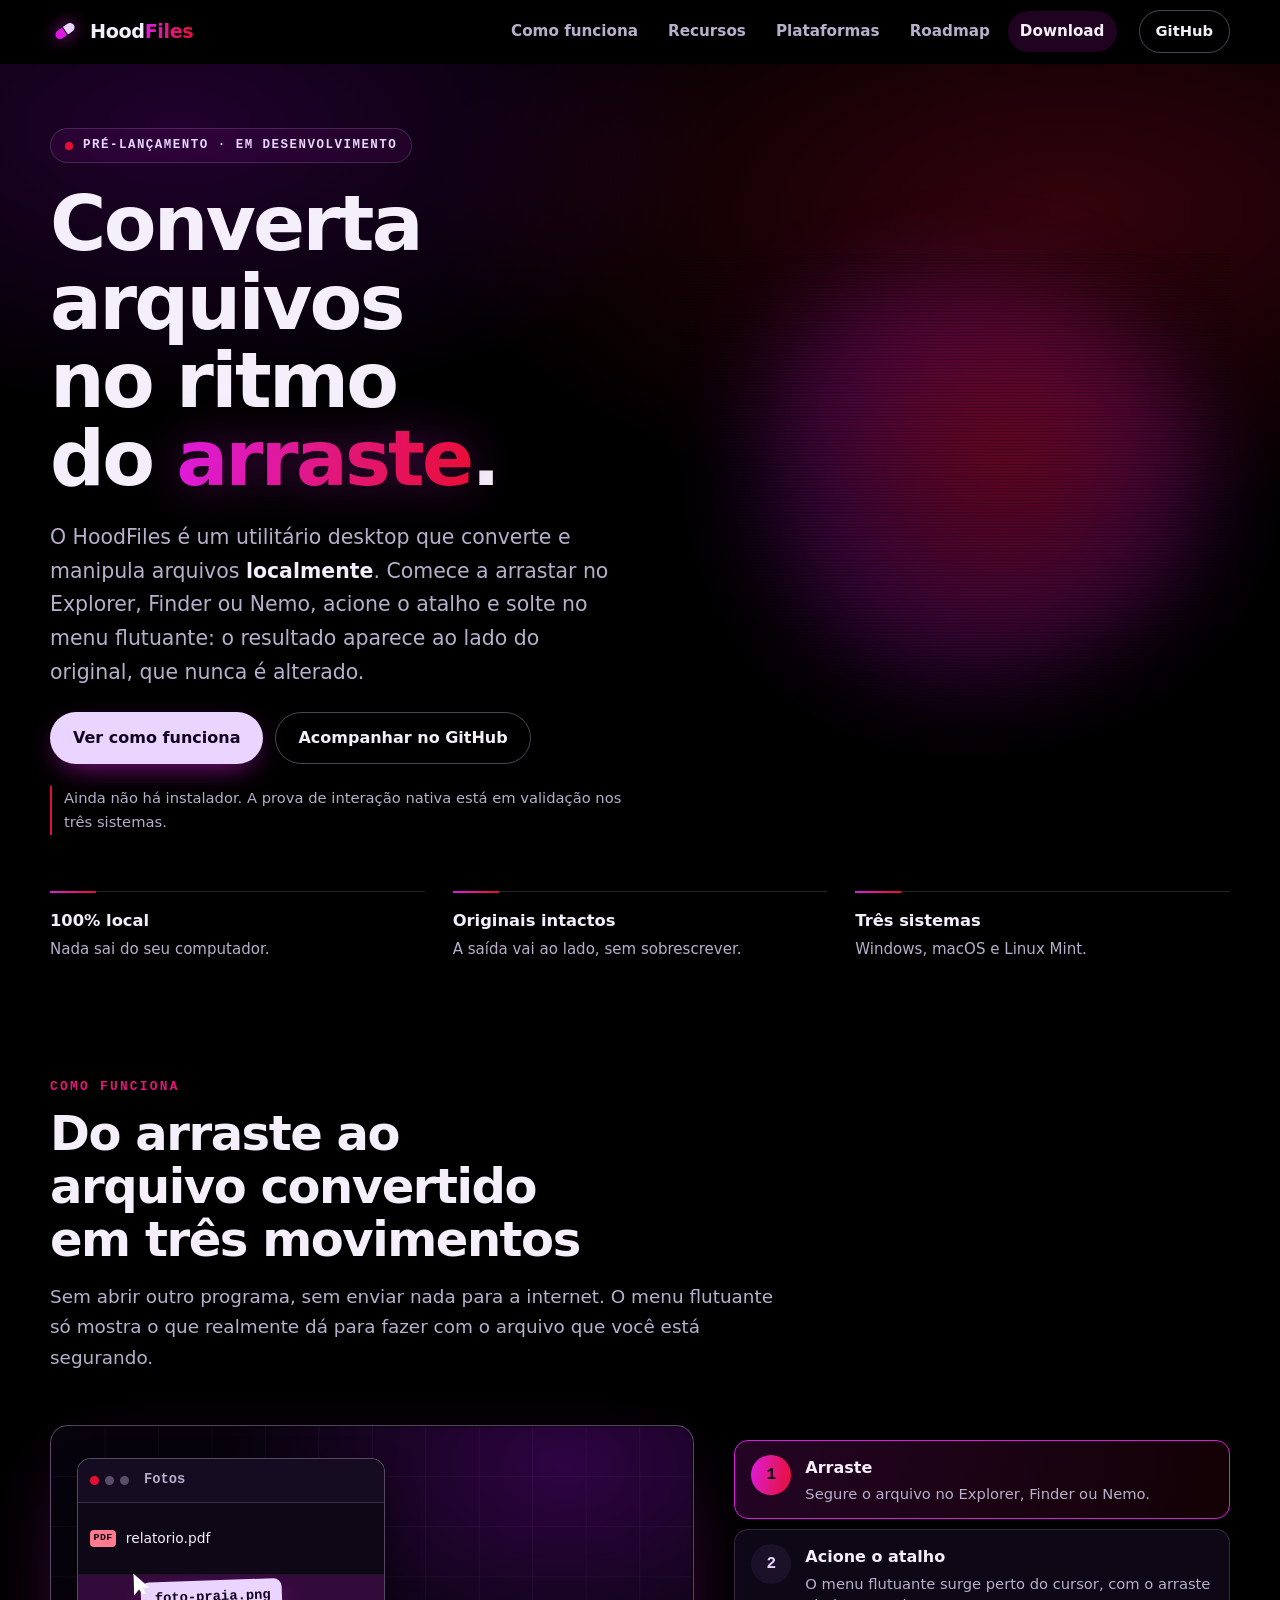
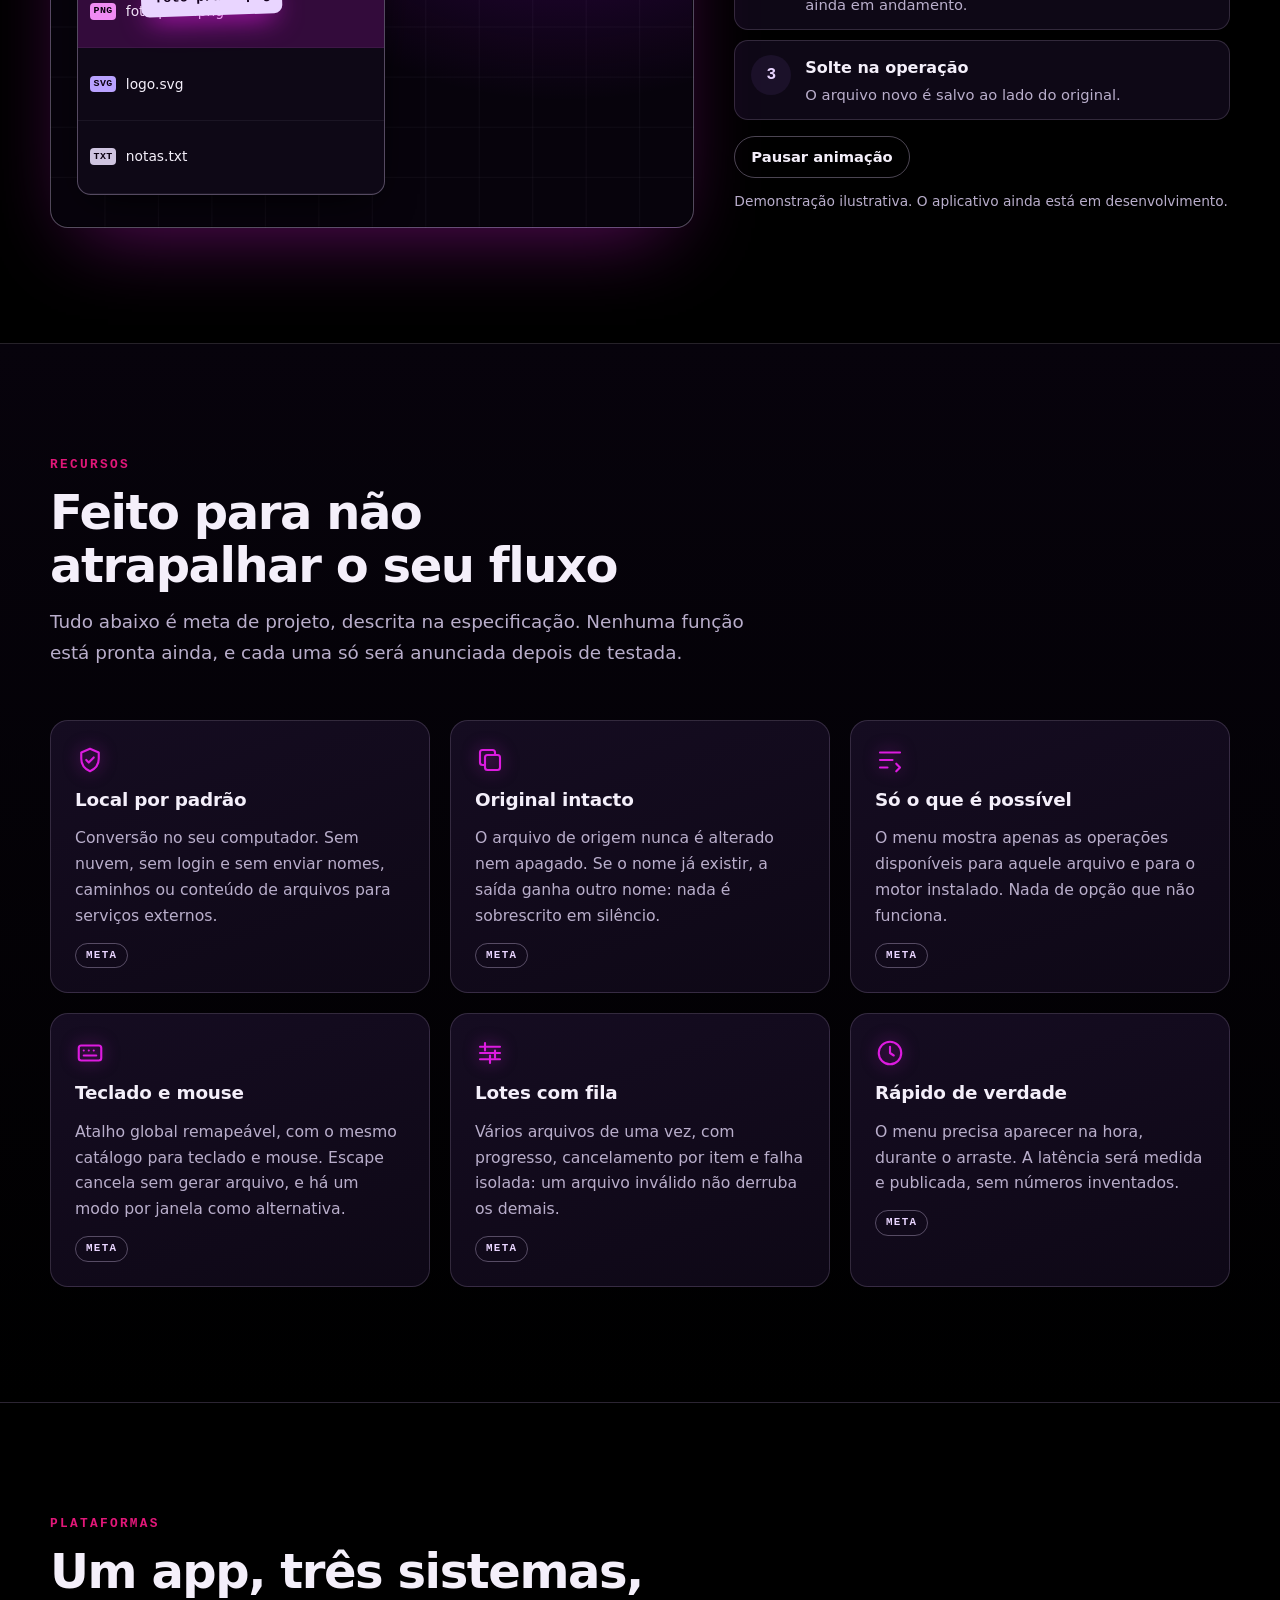
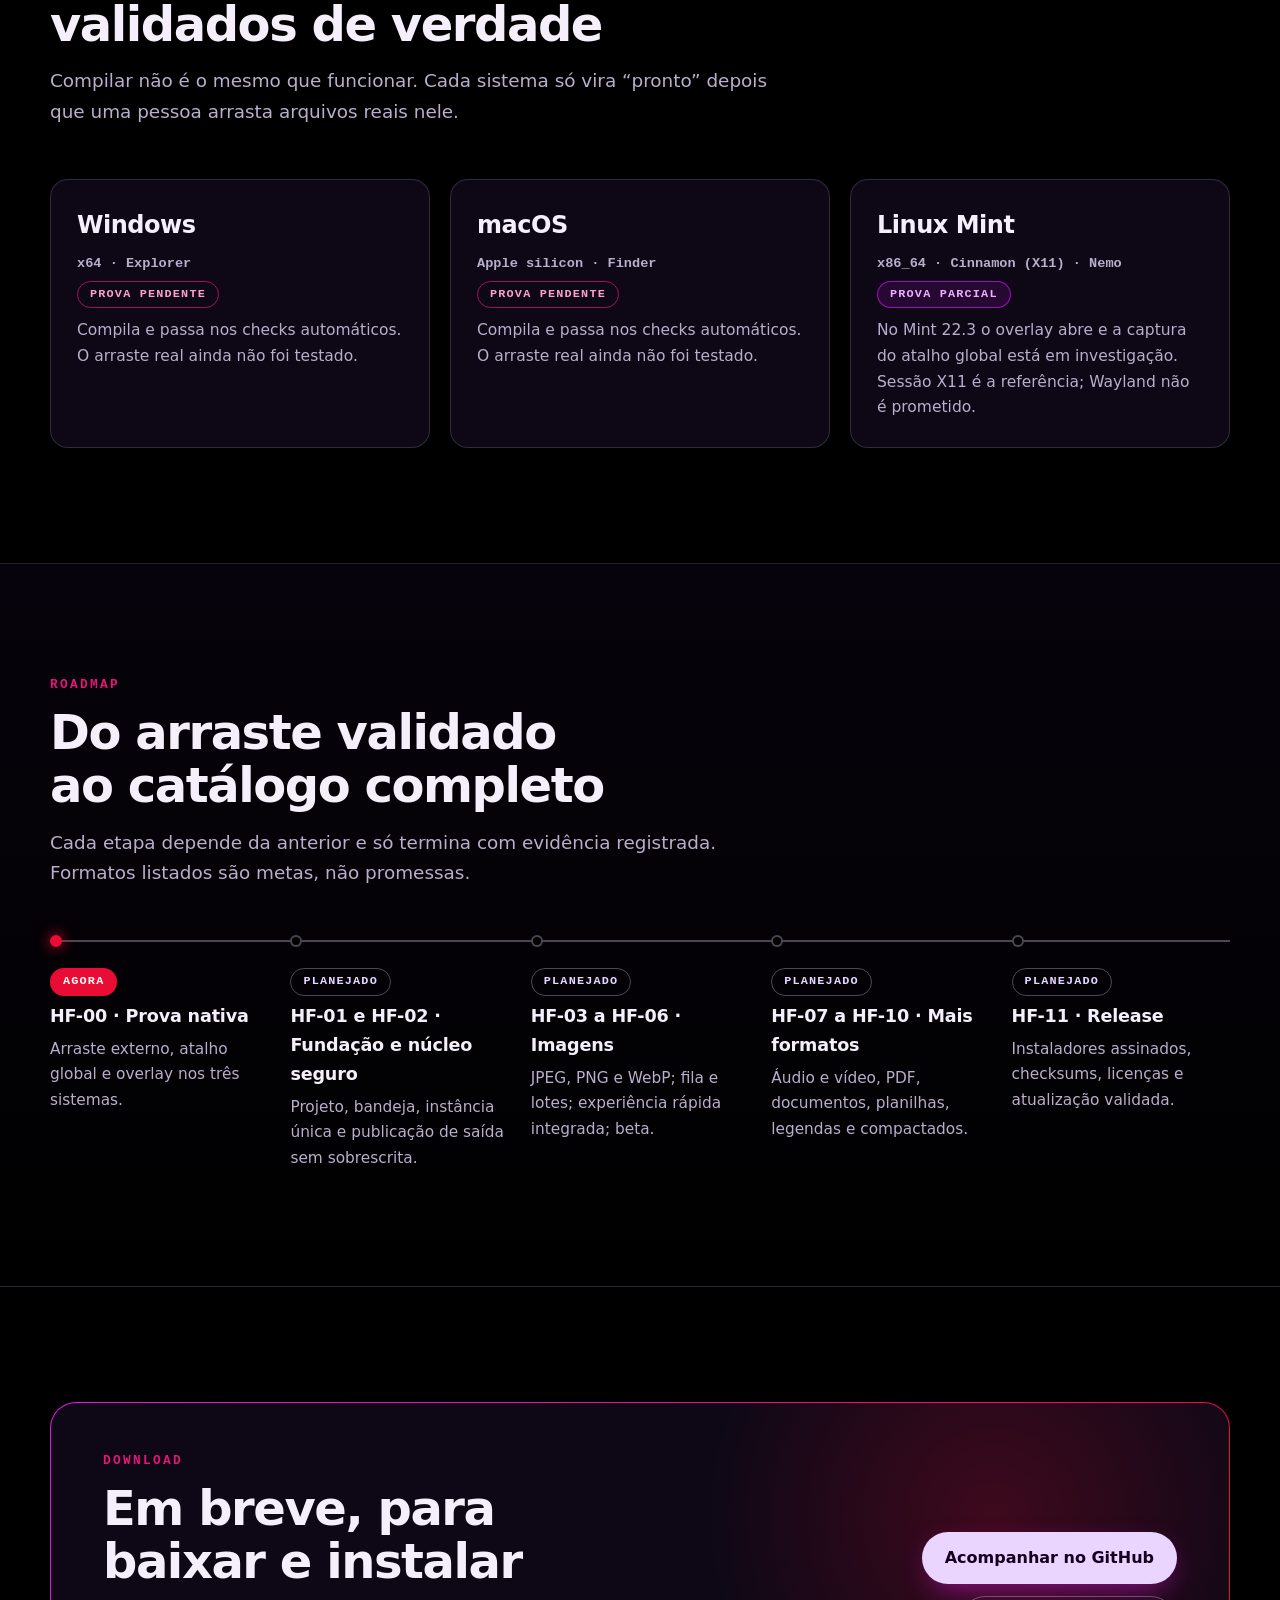
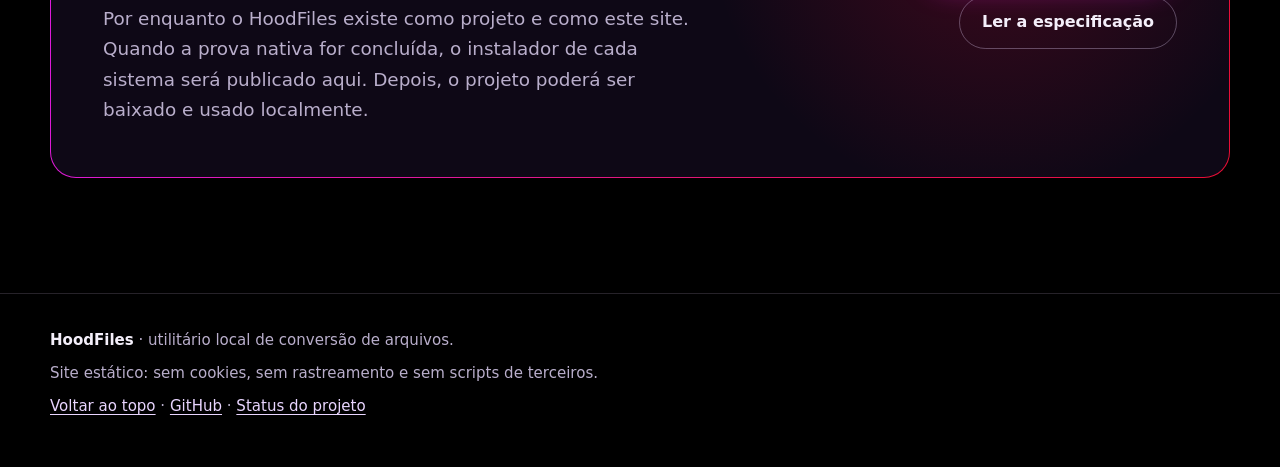
==== site/index.html @ 592dad5d "Remove referências ao agente de IA, adiciona o site (GitHub Pages) e a identidade visual - remove CL" ====
<!doctype html>
<html lang="pt-BR">
<head>
  <meta charset="utf-8">
  <meta name="viewport" content="width=device-width, initial-scale=1">
  <title>HoodFiles — converta arquivos no ritmo do arraste</title>
  <meta name="description" content="HoodFiles é um utilitário desktop que converte e manipula arquivos localmente. Arraste no Explorer, Finder ou Nemo, acione o atalho e solte no menu flutuante. Em desenvolvimento para Windows, macOS e Linux Mint.">
  <meta name="theme-color" content="#000000">
  <meta name="color-scheme" content="dark">

  <meta property="og:type" content="website">
  <meta property="og:locale" content="pt_BR">
  <meta property="og:site_name" content="HoodFiles">
  <meta property="og:title" content="HoodFiles — converta arquivos no ritmo do arraste">
  <meta property="og:description" content="Utilitário desktop local para Windows, macOS e Linux Mint. Arraste, acione o atalho e solte: o original nunca é alterado. Em pré-lançamento.">
  <meta property="og:image" content="https://michel-brotherhood.github.io/hoodfiles/assets/img/og.jpg">
  <meta property="og:image:width" content="1200">
  <meta property="og:image:height" content="630">
  <meta name="twitter:card" content="summary_large_image">

  <link rel="icon" href="assets/img/favicon.svg" type="image/svg+xml">
  <link rel="icon" href="assets/img/favicon-64.png" sizes="64x64" type="image/png">
  <link rel="apple-touch-icon" href="assets/img/apple-touch-icon.png">
  <link rel="manifest" href="site.webmanifest">
  <link rel="preload" as="image" href="assets/img/hero-640.webp" media="(max-width: 899px)" type="image/webp">
  <link rel="preload" as="image" href="assets/img/hero-1115.webp" media="(min-width: 900px)" type="image/webp">
  <script>document.documentElement.classList.add("js")</script>
  <link rel="stylesheet" href="assets/css/styles.css">
</head>
<body>
  <a class="skip-link" href="#conteudo">Pular para o conteúdo</a>

  <header class="site-header" id="topo">
    <div class="wrap site-header__inner">
      <a class="brand" href="#topo" aria-label="HoodFiles — início">
        <svg class="brand__icon" viewBox="0 0 64 64" width="30" height="30" aria-hidden="true" focusable="false">
          <g transform="rotate(-35 32 32)">
            <rect x="8" y="21" width="48" height="22" rx="11" fill="#e9d5ff"/>
            <path d="M19 21h13v22H19a11 11 0 0 1 0-22z" fill="#dd1be0"/>
            <rect x="8" y="21" width="48" height="22" rx="11" fill="none" stroke="#14001e" stroke-width="2.4"/>
            <line x1="32" y1="21" x2="32" y2="43" stroke="#14001e" stroke-width="2.4"/>
          </g>
        </svg>
        <span class="brand__name">Hood<span>Files</span></span>
      </a>

      <button class="nav-toggle" type="button" aria-expanded="false" aria-controls="menu" data-nav-toggle>
        <span class="sr-only">Abrir menu</span>
        <span class="nav-toggle__bars" aria-hidden="true"></span>
      </button>

      <nav class="nav" id="menu" aria-label="Principal" data-nav>
        <ul class="nav__list">
          <li><a href="#como-funciona">Como funciona</a></li>
          <li><a href="#recursos">Recursos</a></li>
          <li><a href="#plataformas">Plataformas</a></li>
          <li><a href="#roadmap">Roadmap</a></li>
          <li><a href="#download">Download</a></li>
        </ul>
        <a class="btn btn--small btn--ghost nav__cta" href="https://github.com/michel-brotherhood/hoodfiles" rel="noopener">GitHub</a>
      </nav>
    </div>
  </header>

  <main id="conteudo">
    <!-- HERO -->
    <section class="hero" aria-labelledby="hero-titulo">
      <div class="wrap hero__grid">
        <div class="hero__copy">
          <p class="eyebrow"><span class="pulse" aria-hidden="true"></span>Pré-lançamento · em desenvolvimento</p>
          <h1 id="hero-titulo">Converta arquivos no ritmo do <span class="grad">arraste</span>.</h1>
          <p class="lead">O HoodFiles é um utilitário desktop que converte e manipula arquivos <strong>localmente</strong>. Comece a arrastar no Explorer, Finder ou Nemo, acione o atalho e solte no menu flutuante: o resultado aparece ao lado do original, que nunca é alterado.</p>
          <div class="cta">
            <a class="btn btn--primary" href="#como-funciona">Ver como funciona</a>
            <a class="btn btn--ghost" href="https://github.com/michel-brotherhood/hoodfiles" rel="noopener">Acompanhar no GitHub</a>
          </div>
          <p class="hero__note">Ainda não há instalador. A prova de interação nativa está em validação nos três sistemas.</p>
        </div>

        <figure class="hero__art">
          <picture>
            <source media="(min-width: 900px)" srcset="assets/img/hero-1115.webp" type="image/webp">
            <img src="assets/img/hero-640.webp" width="640" height="531" fetchpriority="high" decoding="async"
                 alt="Ilustração neon: um personagem de jaqueta, visto de costas, com uma cápsula bordada nas costas, diante de uma cidade roxa e de uma lua vermelha enorme.">
          </picture>
        </figure>
      </div>

      <ul class="wrap trust" aria-label="Princípios">
        <li><strong>100% local</strong><span>Nada sai do seu computador.</span></li>
        <li><strong>Originais intactos</strong><span>A saída vai ao lado, sem sobrescrever.</span></li>
        <li><strong>Três sistemas</strong><span>Windows, macOS e Linux Mint.</span></li>
      </ul>
    </section>

    <!-- COMO FUNCIONA -->
    <section class="section" id="como-funciona" aria-labelledby="como-titulo">
      <div class="wrap">
        <header class="section__head">
          <p class="kicker">Como funciona</p>
          <h2 id="como-titulo">Do arraste ao arquivo convertido em três movimentos</h2>
          <p class="section__lead">Sem abrir outro programa, sem enviar nada para a internet. O menu flutuante só mostra o que realmente dá para fazer com o arquivo que você está segurando.</p>
        </header>

        <div class="demo" data-demo data-step="0">
          <div class="demo__stage" aria-hidden="true">
            <div class="fm">
              <div class="fm__bar"><i></i><i></i><i></i><span>Fotos</span></div>
              <ul class="fm__list">
                <li><span class="ico ico--pdf">PDF</span>relatorio.pdf</li>
                <li class="is-target"><span class="ico ico--img">PNG</span>foto-praia.png</li>
                <li><span class="ico ico--svg">SVG</span>logo.svg</li>
                <li class="is-new"><span class="ico ico--img">WEBP</span>foto-praia.webp</li>
                <li><span class="ico ico--txt">TXT</span>notas.txt</li>
              </ul>
            </div>

            <div class="keys">Ctrl + Alt + Shift + D</div>

            <div class="overlay">
              <div class="overlay__head">
                <svg viewBox="0 0 64 64" width="16" height="16" aria-hidden="true"><g transform="rotate(-35 32 32)"><rect x="8" y="21" width="48" height="22" rx="11" fill="#e9d5ff"/><path d="M19 21h13v22H19a11 11 0 0 1 0-22z" fill="#dd1be0"/></g></svg>
                HoodFiles
              </div>
              <ul>
                <li class="is-pick">PNG → WebP</li>
                <li>Redimensionar</li>
                <li>Comprimir</li>
              </ul>
            </div>

            <div class="ghost"><span class="ghost__cur"></span>foto-praia.png</div>
            <div class="toast"><b>✓</b> foto-praia.webp salvo ao lado do original</div>
          </div>

          <div class="demo__side">
            <ol class="demo__steps">
              <li><button type="button" data-go="0" aria-current="step"><b>1</b><span>Arraste<small>Segure o arquivo no Explorer, Finder ou Nemo.</small></span></button></li>
              <li><button type="button" data-go="1"><b>2</b><span>Acione o atalho<small>O menu flutuante surge perto do cursor, com o arraste ainda em andamento.</small></span></button></li>
              <li><button type="button" data-go="2"><b>3</b><span>Solte na operação<small>O arquivo novo é salvo ao lado do original.</small></span></button></li>
            </ol>
            <div class="demo__controls">
              <button class="btn btn--small btn--ghost" type="button" data-toggle>Pausar animação</button>
              <p class="demo__caption">Demonstração ilustrativa. O aplicativo ainda está em desenvolvimento.</p>
            </div>
          </div>
          <p class="sr-only" aria-live="polite" data-live></p>
        </div>
      </div>
    </section>

    <!-- RECURSOS -->
    <section class="section section--alt" id="recursos" aria-labelledby="rec-titulo">
      <div class="wrap">
        <header class="section__head">
          <p class="kicker">Recursos</p>
          <h2 id="rec-titulo">Feito para não atrapalhar o seu fluxo</h2>
          <p class="section__lead">Tudo abaixo é meta de projeto, descrita na especificação. Nenhuma função está pronta ainda, e cada uma só será anunciada depois de testada.</p>
        </header>

        <ul class="cards">
          <li class="card">
            <svg viewBox="0 0 24 24" aria-hidden="true"><path d="M12 3l7 3v5c0 4.5-3 8.2-7 10-4-1.8-7-5.5-7-10V6l7-3z"/><path d="M9 12l2 2 4-4"/></svg>
            <h3>Local por padrão</h3>
            <p>Conversão no seu computador. Sem nuvem, sem login e sem enviar nomes, caminhos ou conteúdo de arquivos para serviços externos.</p>
            <span class="tag">Meta</span>
          </li>
          <li class="card">
            <svg viewBox="0 0 24 24" aria-hidden="true"><rect x="8" y="8" width="12" height="12" rx="2"/><path d="M16 8V6a2 2 0 0 0-2-2H6a2 2 0 0 0-2 2v8a2 2 0 0 0 2 2h2"/></svg>
            <h3>Original intacto</h3>
            <p>O arquivo de origem nunca é alterado nem apagado. Se o nome já existir, a saída ganha outro nome: nada é sobrescrito em silêncio.</p>
            <span class="tag">Meta</span>
          </li>
          <li class="card">
            <svg viewBox="0 0 24 24" aria-hidden="true"><path d="M4 6h16M4 12h10M4 18h6"/><path d="M17 15l3 3-3 3"/></svg>
            <h3>Só o que é possível</h3>
            <p>O menu mostra apenas as operações disponíveis para aquele arquivo e para o motor instalado. Nada de opção que não funciona.</p>
            <span class="tag">Meta</span>
          </li>
          <li class="card">
            <svg viewBox="0 0 24 24" aria-hidden="true"><rect x="3" y="6" width="18" height="12" rx="2"/><path d="M7 10h.01M11 10h.01M15 10h.01M7 14h10"/></svg>
            <h3>Teclado e mouse</h3>
            <p>Atalho global remapeável, com o mesmo catálogo para teclado e mouse. Escape cancela sem gerar arquivo, e há um modo por janela como alternativa.</p>
            <span class="tag">Meta</span>
          </li>
          <li class="card">
            <svg viewBox="0 0 24 24" aria-hidden="true"><path d="M4 7h16M4 12h16M4 17h16"/><path d="M8 4v6M16 10v6M12 14v6"/></svg>
            <h3>Lotes com fila</h3>
            <p>Vários arquivos de uma vez, com progresso, cancelamento por item e falha isolada: um arquivo inválido não derruba os demais.</p>
            <span class="tag">Meta</span>
          </li>
          <li class="card">
            <svg viewBox="0 0 24 24" aria-hidden="true"><circle cx="12" cy="12" r="9"/><path d="M12 7v5l3 2"/></svg>
            <h3>Rápido de verdade</h3>
            <p>O menu precisa aparecer na hora, durante o arraste. A latência será medida e publicada, sem números inventados.</p>
            <span class="tag">Meta</span>
          </li>
        </ul>
      </div>
    </section>

    <!-- PLATAFORMAS -->
    <section class="section" id="plataformas" aria-labelledby="plat-titulo">
      <div class="wrap">
        <header class="section__head">
          <p class="kicker">Plataformas</p>
          <h2 id="plat-titulo">Um app, três sistemas, validados de verdade</h2>
          <p class="section__lead">Compilar não é o mesmo que funcionar. Cada sistema só vira “pronto” depois que uma pessoa arrasta arquivos reais nele.</p>
        </header>

        <ul class="platforms">
          <li class="plat">
            <h3>Windows</h3>
            <p class="plat__scope">x64 · Explorer</p>
            <span class="status status--wait">Prova pendente</span>
            <p>Compila e passa nos checks automáticos. O arraste real ainda não foi testado.</p>
          </li>
          <li class="plat">
            <h3>macOS</h3>
            <p class="plat__scope">Apple silicon · Finder</p>
            <span class="status status--wait">Prova pendente</span>
            <p>Compila e passa nos checks automáticos. O arraste real ainda não foi testado.</p>
          </li>
          <li class="plat">
            <h3>Linux Mint</h3>
            <p class="plat__scope">x86_64 · Cinnamon (X11) · Nemo</p>
            <span class="status status--part">Prova parcial</span>
            <p>No Mint 22.3 o overlay abre e a captura do atalho global está em investigação. Sessão X11 é a referência; Wayland não é prometido.</p>
          </li>
        </ul>
      </div>
    </section>

    <!-- ROADMAP -->
    <section class="section section--alt" id="roadmap" aria-labelledby="road-titulo">
      <div class="wrap">
        <header class="section__head">
          <p class="kicker">Roadmap</p>
          <h2 id="road-titulo">Do arraste validado ao catálogo completo</h2>
          <p class="section__lead">Cada etapa depende da anterior e só termina com evidência registrada. Formatos listados são metas, não promessas.</p>
        </header>

        <ol class="timeline">
          <li class="is-now">
            <span class="status status--now">Agora</span>
            <h3>HF-00 · Prova nativa</h3>
            <p>Arraste externo, atalho global e overlay nos três sistemas.</p>
          </li>
          <li>
            <span class="status">Planejado</span>
            <h3>HF-01 e HF-02 · Fundação e núcleo seguro</h3>
            <p>Projeto, bandeja, instância única e publicação de saída sem sobrescrita.</p>
          </li>
          <li>
            <span class="status">Planejado</span>
            <h3>HF-03 a HF-06 · Imagens</h3>
            <p>JPEG, PNG e WebP; fila e lotes; experiência rápida integrada; beta.</p>
          </li>
          <li>
            <span class="status">Planejado</span>
            <h3>HF-07 a HF-10 · Mais formatos</h3>
            <p>Áudio e vídeo, PDF, documentos, planilhas, legendas e compactados.</p>
          </li>
          <li>
            <span class="status">Planejado</span>
            <h3>HF-11 · Release</h3>
            <p>Instaladores assinados, checksums, licenças e atualização validada.</p>
          </li>
        </ol>
      </div>
    </section>

    <!-- DOWNLOAD -->
    <section class="section" id="download" aria-labelledby="dl-titulo">
      <div class="wrap">
        <div class="download">
          <div>
            <p class="kicker">Download</p>
            <h2 id="dl-titulo">Em breve, para baixar e instalar</h2>
            <p class="section__lead">Por enquanto o HoodFiles existe como projeto e como este site. Quando a prova nativa for concluída, o instalador de cada sistema será publicado aqui. Depois, o projeto poderá ser baixado e usado localmente.</p>
          </div>
          <div class="download__actions">
            <a class="btn btn--primary" href="https://github.com/michel-brotherhood/hoodfiles" rel="noopener">Acompanhar no GitHub</a>
            <a class="btn btn--ghost" href="https://github.com/michel-brotherhood/hoodfiles/blob/main/docs/spec.md" rel="noopener">Ler a especificação</a>
          </div>
        </div>
      </div>
    </section>
  </main>

  <footer class="site-footer">
    <div class="wrap site-footer__inner">
      <p class="site-footer__brand"><strong>HoodFiles</strong> · utilitário local de conversão de arquivos.</p>
      <p class="site-footer__small">Site estático: sem cookies, sem rastreamento e sem scripts de terceiros.</p>
      <p class="site-footer__links"><a href="#topo">Voltar ao topo</a> · <a href="https://github.com/michel-brotherhood/hoodfiles" rel="noopener">GitHub</a> · <a href="https://github.com/michel-brotherhood/hoodfiles/blob/main/docs/status.md" rel="noopener">Status do projeto</a></p>
    </div>
  </footer>

  <script src="assets/js/app.js" defer></script>
</body>
</html>
---- site/assets/css/styles.css ----
/* HoodFiles — site de pré-lançamento. Paleta extraída da arte de identidade:
   violeta #9506d0/#c00fe3, magenta #dd1be0/#e21779, vermelho #e90d35, sobre preto #000. */

:root {
  color-scheme: dark;
  --bg: #000;
  --bg-alt: #07030c;
  --surface: #0e0816;
  --surface-2: #150c21;
  --line: rgba(233, 213, 255, .16);
  --line-strong: rgba(233, 213, 255, .32);
  --text: #f4effa;
  --muted: #b9aecb;
  --violet: #9506d0;
  --purple: #c00fe3;
  --magenta: #dd1be0;
  --pink: #e21779;
  --red: #e90d35;
  --lilac: #e9d5ff;
  --grad: linear-gradient(100deg, #dd1be0 0%, #e21779 55%, #e90d35 100%);
  --radius: 18px;
  --max: 1180px;
  --gutter: clamp(18px, 5vw, 40px);
  --font: system-ui, -apple-system, "Segoe UI", Roboto, "Helvetica Neue", Arial, "Noto Sans", sans-serif;
  --mono: ui-monospace, "SF Mono", "Cascadia Code", Menlo, Consolas, "Liberation Mono", monospace;
  --header-h: 64px;
}

*, *::before, *::after { box-sizing: border-box; }
html { scroll-behavior: smooth; scroll-padding-top: calc(var(--header-h) + 12px); -webkit-text-size-adjust: 100%; }
body {
  margin: 0; background: var(--bg); color: var(--text);
  font: 400 1rem/1.65 var(--font); text-rendering: optimizeLegibility;
  -webkit-font-smoothing: antialiased; overflow-x: hidden;
}
img, svg { max-width: 100%; display: block; }
a { color: inherit; }
ul, ol { margin: 0; padding: 0; list-style: none; }
h1, h2, h3, p { margin: 0; }
button { font: inherit; color: inherit; }

.wrap { width: min(100% - 2 * var(--gutter), var(--max)); margin-inline: auto; }
.sr-only { position: absolute; width: 1px; height: 1px; margin: -1px; padding: 0; overflow: hidden; clip: rect(0 0 0 0); white-space: nowrap; border: 0; }

:focus-visible { outline: 3px solid var(--lilac); outline-offset: 3px; border-radius: 6px; }
.skip-link {
  position: absolute; left: 12px; top: -64px; z-index: 100; padding: 10px 16px; border-radius: 10px;
  background: var(--lilac); color: #14001e; font-weight: 700; text-decoration: none; transition: top .2s;
}
.skip-link:focus { top: 12px; }

/* ---------- Cabeçalho ---------- */
.site-header {
  position: sticky; top: 0; z-index: 50; height: var(--header-h);
  background: rgba(0, 0, 0, .92); border-bottom: 1px solid transparent; transition: border-color .25s, background .25s;
}
@supports (backdrop-filter: blur(10px)) {
  .site-header { background: rgba(0, 0, 0, .66); -webkit-backdrop-filter: blur(14px) saturate(140%); backdrop-filter: blur(14px) saturate(140%); }
}
.site-header.is-scrolled { border-bottom-color: var(--line); }
.site-header__inner { height: 100%; display: flex; align-items: center; justify-content: space-between; gap: 16px; }

.brand { display: inline-flex; align-items: center; gap: 10px; text-decoration: none; }
.brand__icon { filter: drop-shadow(0 0 8px rgba(221, 27, 224, .55)); }
.brand__name { font-weight: 800; font-size: 1.2rem; letter-spacing: -.02em; }
.brand__name span { background: var(--grad); -webkit-background-clip: text; background-clip: text; color: transparent; }

.nav-toggle {
  display: none; width: 44px; height: 44px; border: 1px solid var(--line); border-radius: 12px;
  background: var(--surface); cursor: pointer; align-items: center; justify-content: center;
}
.nav-toggle__bars, .nav-toggle__bars::before, .nav-toggle__bars::after {
  display: block; width: 18px; height: 2px; background: var(--text); border-radius: 2px; transition: transform .25s, opacity .2s;
}
.nav-toggle__bars { position: relative; }
.nav-toggle__bars::before, .nav-toggle__bars::after { content: ""; position: absolute; left: 0; }
.nav-toggle__bars::before { top: -6px; }
.nav-toggle__bars::after { top: 6px; }
.nav-toggle[aria-expanded="true"] .nav-toggle__bars { background: transparent; }
.nav-toggle[aria-expanded="true"] .nav-toggle__bars::before { transform: translateY(6px) rotate(45deg); }
.nav-toggle[aria-expanded="true"] .nav-toggle__bars::after { transform: translateY(-6px) rotate(-45deg); }

.nav { display: flex; align-items: center; gap: 22px; }
.nav__list { display: flex; gap: 6px; }
.nav__list a {
  display: block; padding: 8px 12px; border-radius: 999px; text-decoration: none; color: var(--muted);
  font-size: .95rem; font-weight: 600; transition: color .2s, background .2s;
}
.nav__list a:hover, .nav__list a.is-active { color: var(--text); background: rgba(221, 27, 224, .14); }

@media (max-width: 860px) {
  .nav-toggle { display: inline-flex; }
  .js .nav {
    position: absolute; left: 0; right: 0; top: var(--header-h); flex-direction: column; align-items: stretch; gap: 14px;
    padding: 14px var(--gutter) 22px; background: rgba(0, 0, 0, .97); border-bottom: 1px solid var(--line);
    visibility: hidden; opacity: 0; transform: translateY(-8px); transition: opacity .2s, transform .2s, visibility .2s;
  }
  .js .nav.is-open { visibility: visible; opacity: 1; transform: none; }
  .nav__list { flex-direction: column; gap: 2px; }
  .nav__list a { padding: 14px 12px; font-size: 1.05rem; }
  .nav__cta { align-self: flex-start; }
  html:not(.js) .nav { flex-wrap: wrap; }
  html:not(.js) .site-header { position: static; height: auto; padding-block: 10px; }
  html:not(.js) .site-header__inner { flex-wrap: wrap; height: auto; }
}

/* ---------- Botões e chips ---------- */
.btn {
  display: inline-flex; align-items: center; justify-content: center; gap: 8px; min-height: 48px; padding: 12px 22px;
  border-radius: 999px; border: 1.5px solid transparent; font-weight: 700; font-size: 1rem; text-decoration: none; cursor: pointer;
  transition: transform .15s, box-shadow .25s, background .2s, color .2s, border-color .2s;
}
.btn--small { min-height: 40px; padding: 8px 16px; font-size: .92rem; }
.btn--primary { background: var(--lilac); color: #14001e; box-shadow: 0 0 0 0 rgba(221, 27, 224, .5), 0 10px 30px -10px rgba(221, 27, 224, .7); }
.btn--primary:hover { background: var(--magenta); color: #0b0010; box-shadow: 0 0 0 4px rgba(221, 27, 224, .25), 0 14px 36px -10px rgba(221, 27, 224, .9); transform: translateY(-2px); }
.btn--ghost { background: transparent; color: var(--text); border-color: var(--line-strong); }
.btn--ghost:hover { border-color: var(--magenta); background: rgba(221, 27, 224, .12); transform: translateY(-2px); }
.btn:active { transform: translateY(0); }

.eyebrow {
  display: inline-flex; align-items: center; gap: 10px; padding: 8px 14px; border: 1px solid var(--line); border-radius: 18px;
  background: rgba(221, 27, 224, .08); font: 600 .78rem/1.4 var(--mono); letter-spacing: .12em; text-transform: uppercase; color: var(--lilac);
}
.pulse { width: 8px; height: 8px; border-radius: 50%; background: var(--red); box-shadow: 0 0 0 0 rgba(233, 13, 53, .7); animation: pulse 2s infinite; }
@keyframes pulse { 70% { box-shadow: 0 0 0 9px rgba(233, 13, 53, 0); } 100% { box-shadow: 0 0 0 0 rgba(233, 13, 53, 0); } }

.kicker { font: 700 .8rem/1 var(--mono); letter-spacing: .18em; text-transform: uppercase; color: var(--pink); margin-bottom: 14px; }
.grad { background: var(--grad); -webkit-background-clip: text; background-clip: text; color: transparent; text-shadow: none; filter: drop-shadow(0 0 22px rgba(221, 27, 224, .35)); }

/* ---------- Hero ---------- */
.hero { position: relative; padding-top: clamp(28px, 6vw, 64px); overflow: clip; }
.hero::before {
  content: ""; position: absolute; inset: -20% -10% auto -10%; height: 90%; pointer-events: none;
  background: radial-gradient(60% 55% at 78% 40%, rgba(233, 13, 53, .22), transparent 70%), radial-gradient(50% 50% at 20% 30%, rgba(149, 6, 208, .22), transparent 70%);
}
.hero__grid { position: relative; display: grid; gap: clamp(20px, 5vw, 48px); align-items: center; }
.hero__copy { display: grid; gap: 22px; justify-items: start; animation: rise .8s backwards; }
.hero h1 { font-size: clamp(2.35rem, 7.2vw + .2rem, 4.8rem); line-height: 1.02; letter-spacing: -.035em; font-weight: 850; text-wrap: balance; }
.lead { font-size: clamp(1.05rem, 1.4vw + .75rem, 1.28rem); color: var(--muted); max-width: 58ch; }
.lead strong { color: var(--text); }
.cta { display: flex; flex-wrap: wrap; gap: 12px; }
.hero__note { font-size: .92rem; color: var(--muted); border-left: 2px solid var(--red); padding-left: 12px; }

.hero__art { position: relative; margin: 0; display: grid; place-items: center; }
.hero__art::before {
  content: ""; position: absolute; inset: 6% 4%; border-radius: 50%; filter: blur(46px); opacity: .6;
  background: radial-gradient(circle at 60% 45%, rgba(233, 13, 53, .7), rgba(192, 15, 227, .45) 55%, transparent 72%);
}
/* A arte tem fundo #000 puro: com screen o preto some e ela se funde ao brilho, sem retângulo visível.
   A animação fica na própria imagem (no contêiner ela criaria um contexto isolado e quebraria a mistura). */
.hero__art img { position: relative; width: min(100%, 560px); height: auto; mix-blend-mode: screen; animation: rise .9s .1s backwards, float 9s 1s ease-in-out infinite; }
.hero__art::after {
  content: ""; position: absolute; inset: 0; pointer-events: none; opacity: .28; mix-blend-mode: multiply;
  background: repeating-linear-gradient(0deg, rgba(0, 0, 0, .9) 0 1px, transparent 1px 3px);
}
@keyframes float { 50% { transform: translateY(-8px); } }
@keyframes rise { from { opacity: 0; transform: translateY(14px); } to { opacity: 1; transform: none; } }

@media (min-width: 900px) {
  .hero__grid { grid-template-columns: 1.02fr .98fr; }
  .hero__art img { width: min(100%, 600px); }
}

.trust { display: grid; gap: 14px; margin-top: clamp(26px, 5vw, 56px); padding-bottom: 4px; }
.trust li { padding: 16px 0 0; border-top: 1px solid var(--line); display: grid; gap: 2px; position: relative; }
.trust li::before { content: ""; position: absolute; left: 0; top: -1px; width: 46px; height: 2px; background: var(--grad); }
.trust strong { font-size: 1.02rem; }
.trust span { color: var(--muted); font-size: .94rem; }
@media (min-width: 720px) { .trust { grid-template-columns: repeat(3, 1fr); gap: 28px; } }

/* ---------- Seções ---------- */
.section { padding-block: clamp(64px, 9vw, 120px); }
.section--alt { background: linear-gradient(180deg, var(--bg-alt), #000); border-block: 1px solid var(--line); }
.section__head { max-width: 760px; margin-bottom: clamp(28px, 5vw, 52px); }
.section h2 { font-size: clamp(1.75rem, 4.4vw + .4rem, 3rem); line-height: 1.1; letter-spacing: -.03em; font-weight: 800; text-wrap: balance; }
.section__lead { margin-top: 16px; color: var(--muted); font-size: clamp(1rem, .6vw + .9rem, 1.15rem); max-width: 62ch; }

/* ---------- Demonstração ---------- */
.demo { display: grid; gap: 22px; }
@media (min-width: 960px) { .demo { grid-template-columns: 1.3fr 1fr; align-items: center; gap: 40px; } }

.demo__stage {
  position: relative; container-type: inline-size; aspect-ratio: 4 / 3; overflow: hidden; border-radius: var(--radius);
  border: 1px solid var(--line-strong); background:
    linear-gradient(rgba(233, 213, 255, .04) 1px, transparent 1px) 0 0 / 100% 12.5%,
    linear-gradient(90deg, rgba(233, 213, 255, .04) 1px, transparent 1px) 0 0 / 8.33% 100%,
    radial-gradient(80% 90% at 80% 10%, rgba(149, 6, 208, .28), transparent 65%), #07030c;
  box-shadow: 0 30px 80px -30px rgba(221, 27, 224, .45), inset 0 0 0 1px rgba(0, 0, 0, .6);
}
@media (min-width: 560px) { .demo__stage { aspect-ratio: 16 / 10; } }

.demo__stage > * { font-size: clamp(8.5px, 2.15cqi, 15px); }
.fm {
  position: absolute; left: 4%; top: 8%; width: 48%; height: 84%; display: flex; flex-direction: column; overflow: hidden;
  background: var(--surface); border: 1px solid var(--line-strong); border-radius: 1em; box-shadow: 0 1em 3em -1em #000;
}
.fm__bar { flex: 0 0 13%; display: flex; align-items: center; gap: .45em; padding: 0 .9em; border-bottom: 1px solid var(--line); background: var(--surface-2); font-family: var(--mono); font-weight: 600; color: var(--muted); }
.fm__bar i { width: .65em; height: .65em; border-radius: 50%; background: var(--line-strong); }
.fm__bar i:first-child { background: var(--red); }
.fm__bar span { margin-left: .6em; }
.fm__list { flex: 1; display: flex; flex-direction: column; }
.fm__list li { flex: 1 1 0; min-height: 0; display: flex; align-items: center; gap: .7em; padding: 0 .9em; font-size: 1em; color: var(--text); border-bottom: 1px solid rgba(233, 213, 255, .06); transition: background .35s, opacity .45s, transform .45s, flex-grow .55s cubic-bezier(.2, .8, .2, 1); }
.fm__list li.is-new { flex-grow: 0; overflow: hidden; border-bottom-width: 0; opacity: 0; transform: translateX(-.6em); }
.ico { flex: none; min-width: 2.6em; padding: .15em .35em; border-radius: .4em; text-align: center; font: 800 .72em/1.4 var(--mono); letter-spacing: .04em; color: #0b0010; background: var(--lilac); }
.ico--pdf { background: #ff7a8e; } .ico--img { background: #f08bf3; } .ico--svg { background: #b9a2ff; } .ico--txt { background: #cfc4e0; }

.keys, .overlay, .ghost, .toast { position: absolute; transition: opacity .45s, transform .55s cubic-bezier(.2, .8, .2, 1), left .7s cubic-bezier(.2, .8, .2, 1), top .7s cubic-bezier(.2, .8, .2, 1); }

.keys {
  right: 4%; bottom: 6%; padding: .55em .9em; border-radius: .7em; border: 1px solid var(--line-strong); background: var(--surface-2);
  font-family: var(--mono); font-weight: 700; color: var(--lilac); opacity: 0; transform: translateY(.6em); box-shadow: 0 0 1.4em rgba(221, 27, 224, .35);
}
.overlay {
  left: 56%; top: 14%; width: 40%; height: 46%; display: flex; flex-direction: column; overflow: hidden; opacity: 0; transform: scale(.94) translateY(.5em);
  background: rgba(14, 8, 22, .96); border: 1.5px solid var(--magenta); border-radius: 1em; box-shadow: 0 0 2.2em rgba(221, 27, 224, .55), 0 1em 3em -1em #000;
}
.overlay__head { flex: 0 0 22%; display: flex; align-items: center; gap: .55em; padding: 0 .9em; font-weight: 800; border-bottom: 1px solid var(--line); }
.overlay ul { flex: 1; display: flex; flex-direction: column; padding: .3em; }
.overlay li { flex: 1; display: flex; align-items: center; padding: 0 .7em; border-radius: .55em; font-weight: 600; color: var(--muted); transition: background .3s, color .3s; }
.overlay li.is-pick { color: var(--text); }
.ghost {
  left: 14%; top: 43%; padding: .45em .8em .45em 1em; border-radius: .6em; background: var(--lilac); color: #14001e; font-family: var(--mono); font-weight: 700;
  white-space: nowrap; opacity: 0; transform: translateY(-50%) rotate(-2deg); box-shadow: 0 .8em 2em -.6em rgba(221, 27, 224, .9);
}
.ghost__cur { position: absolute; left: -.5em; top: -.7em; width: 1.3em; height: 1.6em; background: #fff; clip-path: polygon(0 0, 0 100%, 30% 74%, 52% 100%, 68% 91%, 47% 66%, 86% 66%); filter: drop-shadow(0 0 2px #000); }
.toast {
  right: 4%; bottom: 6%; max-width: 62%; padding: .7em 1em; border-radius: .8em; background: #0f2a1d; border: 1px solid #2dd68c; color: #d4ffe9; font-weight: 600; font-size: 1em;
  opacity: 0; transform: translateY(.8em);
}
.toast b { color: #2dd68c; margin-right: .3em; }

/* estados da demonstração */
.demo[data-step="0"] .is-target, .demo[data-step="1"] .is-target, .demo[data-step="2"] .is-target { background: rgba(221, 27, 224, .18); }
.demo[data-step="0"] .ghost { opacity: 1; }
.demo[data-step="1"] .ghost { opacity: 1; left: 33%; top: 58%; transform: translateY(-50%) rotate(-3deg); }
.demo[data-step="1"] .overlay { opacity: 1; transform: none; }
.demo[data-step="1"] .keys { opacity: 1; transform: none; }
.demo[data-step="2"] .overlay { opacity: 1; transform: none; }
.demo[data-step="2"] .overlay li.is-pick { background: rgba(221, 27, 224, .28); color: #fff; }
.demo[data-step="2"] .ghost { opacity: 1; left: 71%; top: 33%; transform: translateY(-50%) scale(.92); }
.demo[data-step="3"] .toast { opacity: 1; transform: none; }
.demo[data-step="3"] .fm__list li.is-new { flex-grow: 1; opacity: 1; transform: none; background: rgba(45, 214, 140, .14); border-bottom-width: 1px; }

@container (max-width: 480px) {
  .fm { width: 44%; }
  .overlay { left: 50%; width: 47%; }
  .demo[data-step="1"] .ghost { left: 24%; top: 70%; }
  .demo[data-step="2"] .ghost { left: 66%; top: 33%; }
}

.demo__steps { display: grid; gap: 10px; counter-reset: none; }
.demo__steps button {
  width: 100%; display: grid; grid-template-columns: 40px 1fr; gap: 14px; align-items: start; text-align: left; cursor: pointer;
  padding: 14px 16px; border-radius: 14px; border: 1px solid var(--line); background: var(--surface); transition: border-color .25s, background .25s, transform .2s;
}
.demo__steps button:hover { border-color: var(--line-strong); transform: translateX(3px); }
.demo__steps button[aria-current="step"] { border-color: var(--magenta); background: linear-gradient(100deg, rgba(221, 27, 224, .16), rgba(233, 13, 53, .08)); }
.demo__steps b { display: grid; place-items: center; width: 40px; height: 40px; border-radius: 50%; background: #1b1129; color: var(--lilac); font: 800 1rem var(--mono); }
.demo__steps button[aria-current="step"] b { background: var(--grad); color: #0b0010; }
.demo__steps span { font-weight: 700; display: grid; gap: 2px; }
.demo__steps small { font-weight: 400; font-size: .92rem; color: var(--muted); line-height: 1.45; }
.demo__controls { margin-top: 16px; display: flex; flex-wrap: wrap; align-items: center; gap: 12px 16px; }
.demo__caption { font-size: .86rem; color: var(--muted); }

/* ---------- Cards ---------- */
.cards { display: grid; gap: 16px; }
@media (min-width: 640px) { .cards { grid-template-columns: repeat(2, 1fr); } }
@media (min-width: 980px) { .cards { grid-template-columns: repeat(3, 1fr); gap: 20px; } }
.card {
  position: relative; display: grid; align-content: start; gap: 10px; padding: 24px; border-radius: var(--radius); border: 1px solid var(--line);
  background: linear-gradient(160deg, var(--surface-2), var(--surface)); transition: transform .25s, border-color .25s, box-shadow .25s;
}
.card:hover { transform: translateY(-4px); border-color: rgba(221, 27, 224, .6); box-shadow: 0 20px 50px -24px rgba(221, 27, 224, .7); }
.card svg { width: 30px; height: 30px; fill: none; stroke: var(--magenta); stroke-width: 1.7; stroke-linecap: round; stroke-linejoin: round; filter: drop-shadow(0 0 8px rgba(221, 27, 224, .55)); }
.card h3 { font-size: 1.15rem; letter-spacing: -.01em; }
.card p { color: var(--muted); font-size: .98rem; }
.tag { justify-self: start; margin-top: 4px; padding: 3px 10px; border-radius: 999px; border: 1px solid var(--line-strong); font: 700 .68rem/1.6 var(--mono); letter-spacing: .12em; text-transform: uppercase; color: var(--lilac); }

/* ---------- Plataformas ---------- */
.platforms { display: grid; gap: 16px; }
@media (min-width: 760px) { .platforms { grid-template-columns: repeat(3, 1fr); gap: 20px; } }
.plat { display: grid; align-content: start; gap: 10px; padding: 26px; border-radius: var(--radius); border: 1px solid var(--line); background: var(--surface); }
.plat h3 { font-size: 1.5rem; letter-spacing: -.02em; }
.plat__scope { font: 600 .85rem var(--mono); color: var(--muted); }
.plat p:last-child { color: var(--muted); font-size: .97rem; }
.status { justify-self: start; align-self: start; display: inline-block; padding: 4px 12px; border-radius: 999px; border: 1px solid var(--line-strong); font: 700 .74rem/1.5 var(--mono); letter-spacing: .1em; text-transform: uppercase; color: var(--lilac); }
.status--wait { border-color: rgba(226, 23, 121, .7); color: #ff9fc8; }
.status--part { border-color: rgba(192, 15, 227, .8); color: #ecb0ff; background: rgba(192, 15, 227, .14); }
.status--now { border-color: transparent; background: var(--red); color: #fff; }

/* ---------- Roadmap ---------- */
.timeline { display: grid; gap: 26px; padding-left: 24px; border-left: 2px solid var(--line-strong); }
.timeline li { position: relative; display: grid; gap: 6px; justify-items: start; align-content: start; }
.timeline li::before { content: ""; position: absolute; left: -31px; top: 4px; width: 12px; height: 12px; border-radius: 50%; background: #000; border: 2px solid var(--line-strong); }
.timeline li.is-now::before { border-color: var(--red); background: var(--red); box-shadow: 0 0 14px var(--red); }
.timeline h3 { font-size: 1.1rem; letter-spacing: -.01em; }
.timeline p { color: var(--muted); font-size: .96rem; }
@media (min-width: 900px) {
  .timeline { grid-template-columns: repeat(5, 1fr); gap: 22px; padding: 26px 0 0; border-left: 0; border-top: 2px solid var(--line-strong); }
  .timeline li::before { left: 0; top: -33px; }
}

/* ---------- Download ---------- */
.download {
  display: grid; gap: 28px; padding: clamp(26px, 5vw, 52px); border-radius: 26px; border: 1px solid transparent;
  background: linear-gradient(var(--surface), var(--surface)) padding-box, var(--grad) border-box; position: relative; overflow: hidden;
}
.download::after { content: ""; position: absolute; right: -10%; top: -40%; width: 60%; height: 140%; pointer-events: none; background: radial-gradient(circle, rgba(233, 13, 53, .22), transparent 65%); }
.download > * { position: relative; z-index: 1; }
.download__actions { display: flex; flex-wrap: wrap; gap: 12px; align-items: center; }
@media (min-width: 900px) { .download { grid-template-columns: 1.4fr 1fr; align-items: center; } .download__actions { justify-content: flex-end; } }

/* ---------- Rodapé ---------- */
.site-footer { border-top: 1px solid var(--line); padding-block: 34px 48px; color: var(--muted); font-size: .94rem; }
.site-footer__inner { display: grid; gap: 8px; }
.site-footer__brand strong { color: var(--text); }
.site-footer a { color: var(--lilac); text-underline-offset: 3px; }
.site-footer a:hover { color: #fff; }

/* ---------- Revelar ao rolar ---------- */
.js .reveal { opacity: 0; transform: translateY(18px); transition: opacity .7s, transform .7s cubic-bezier(.2, .8, .2, 1); }
.js .reveal.in { opacity: 1; transform: none; }

/* ---------- Movimento reduzido ---------- */
@media (prefers-reduced-motion: reduce) {
  html { scroll-behavior: auto; }
  *, *::before, *::after { animation-duration: .001ms !important; animation-iteration-count: 1 !important; transition-duration: .001ms !important; }
  .js .reveal { opacity: 1; transform: none; }
  .hero__art img { animation: none; }
}
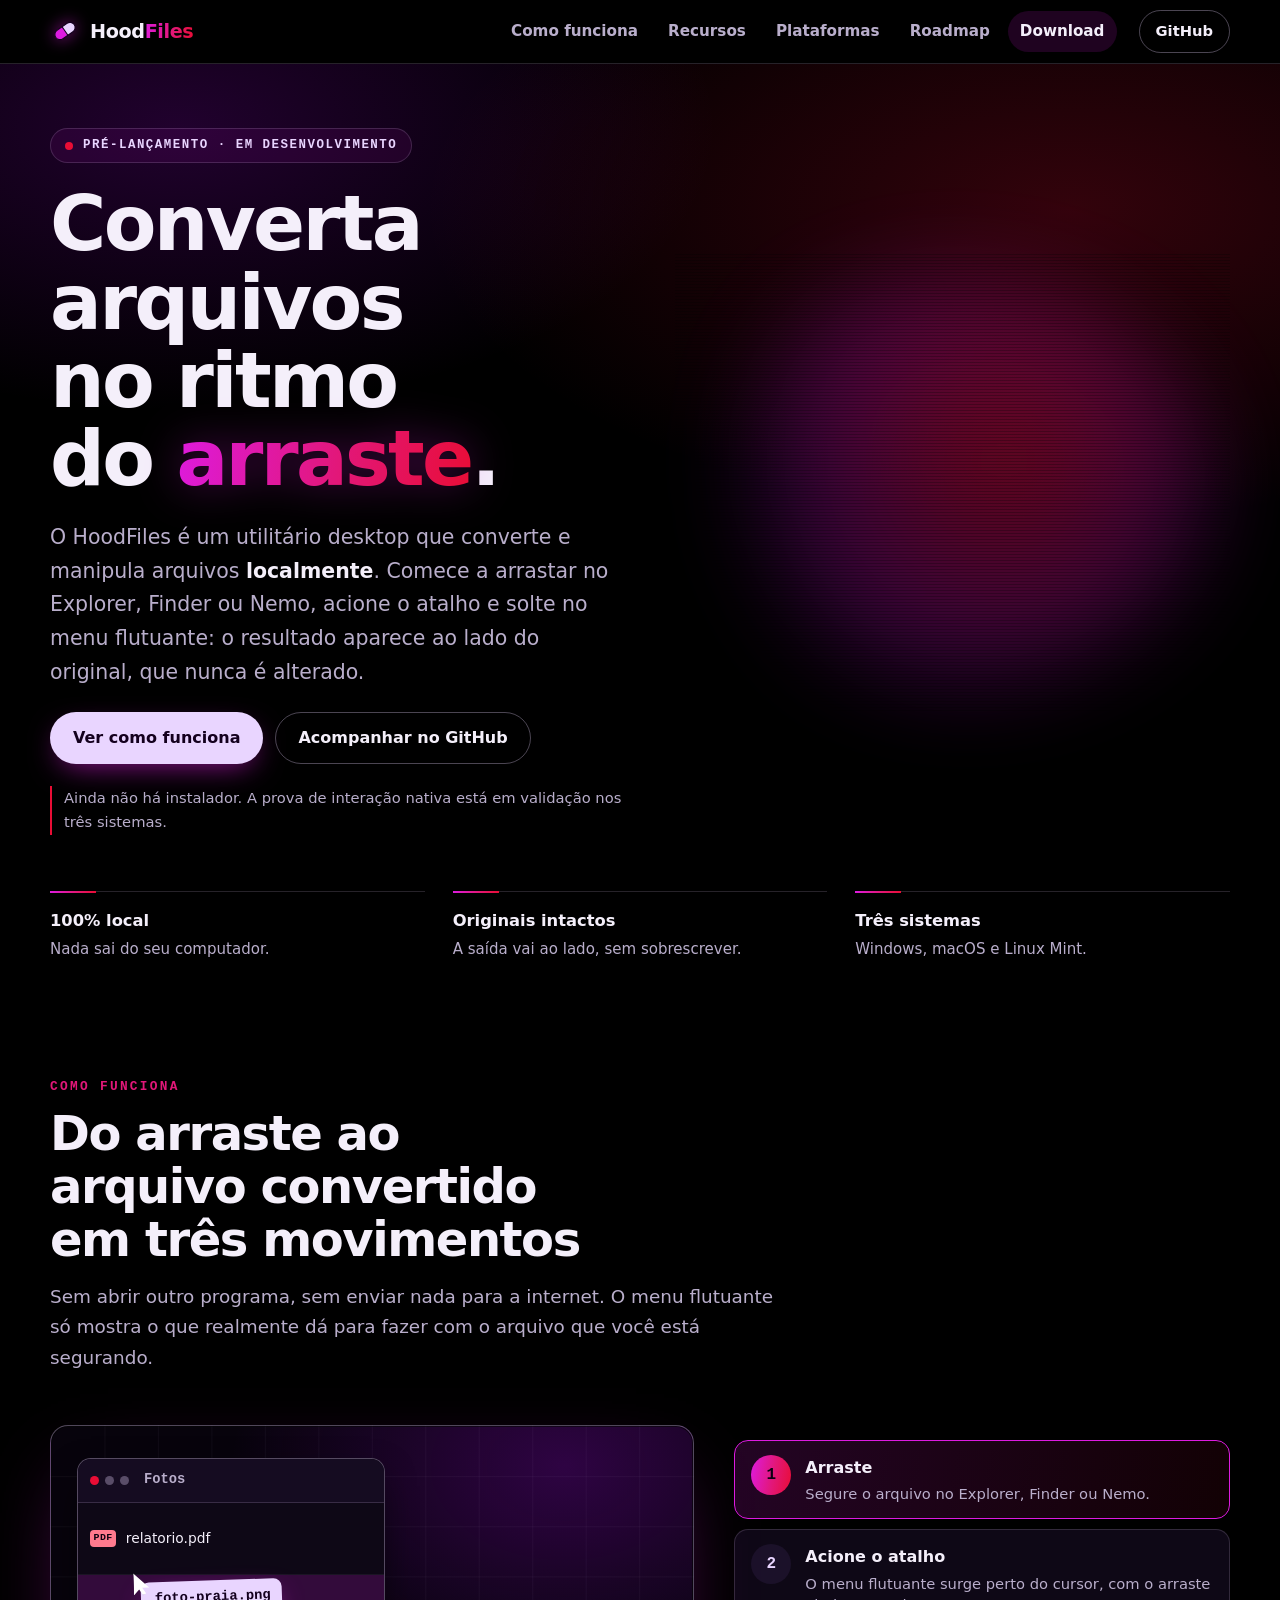
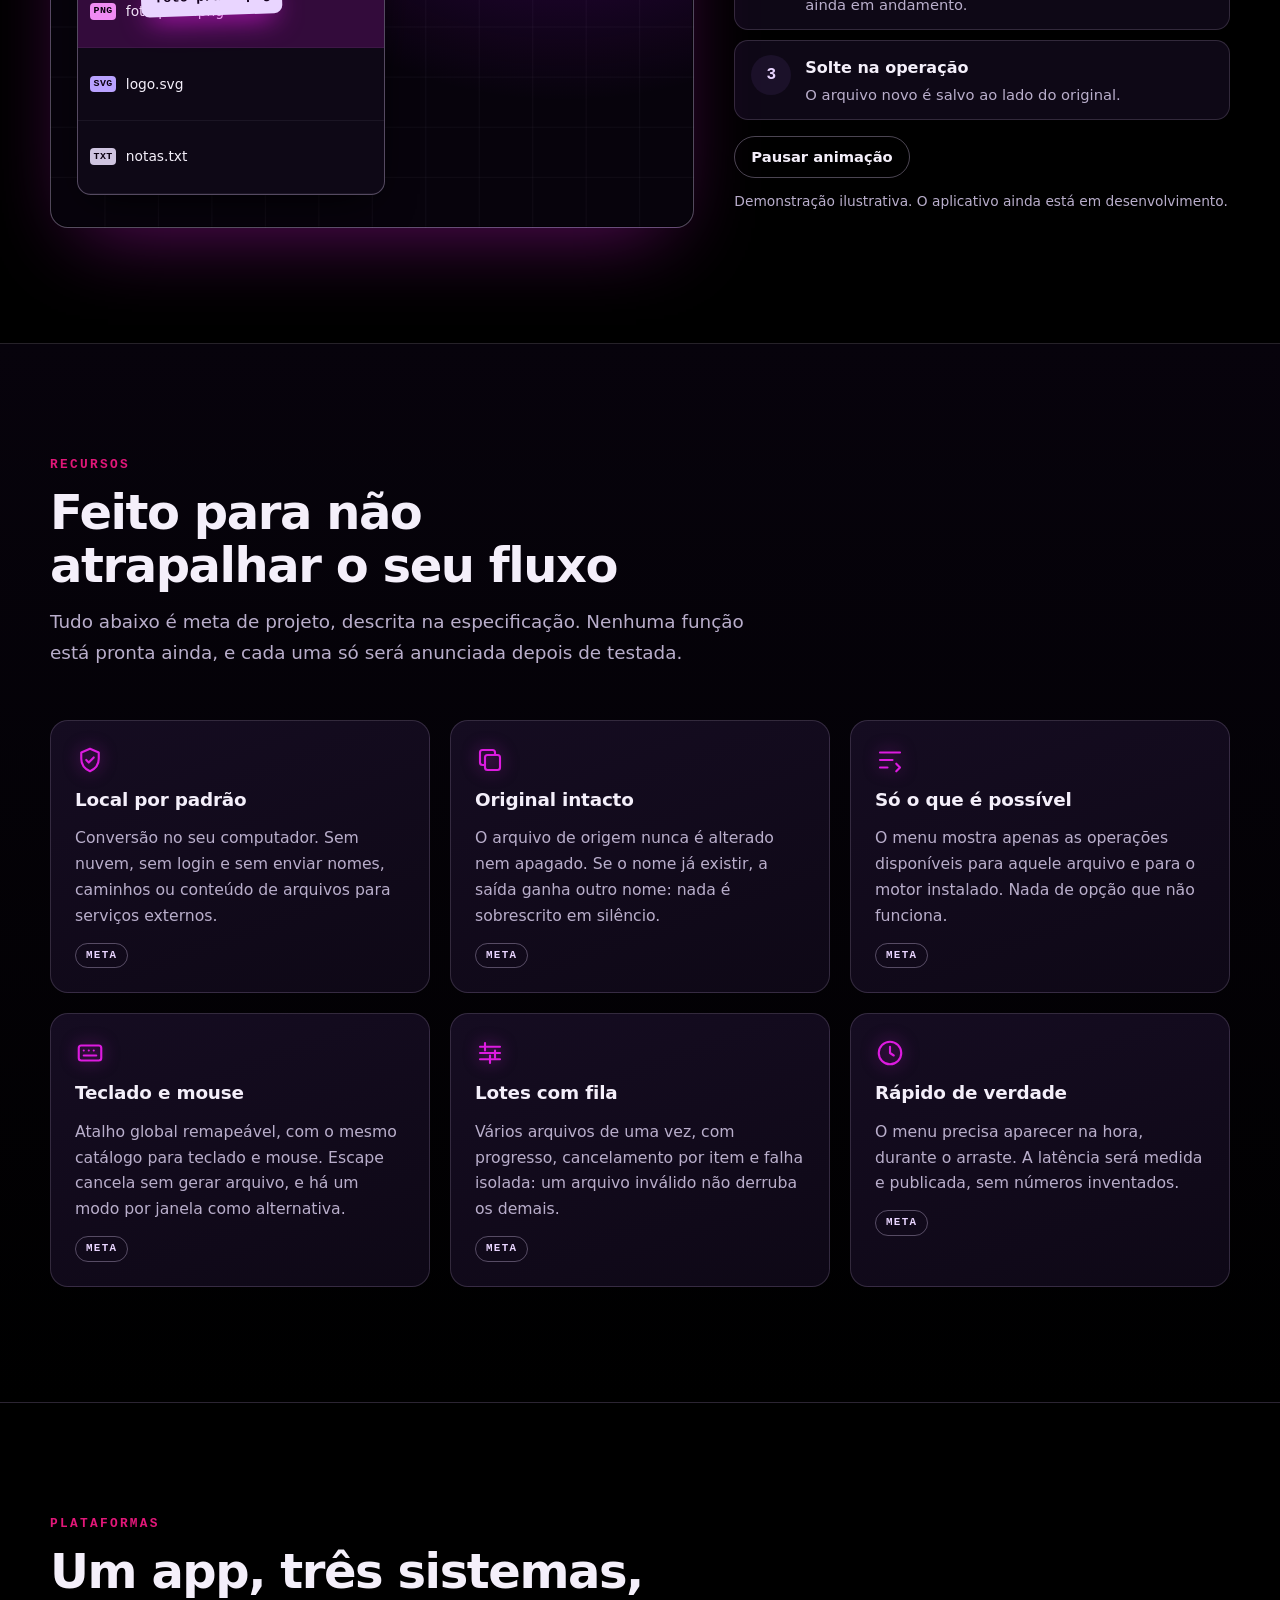
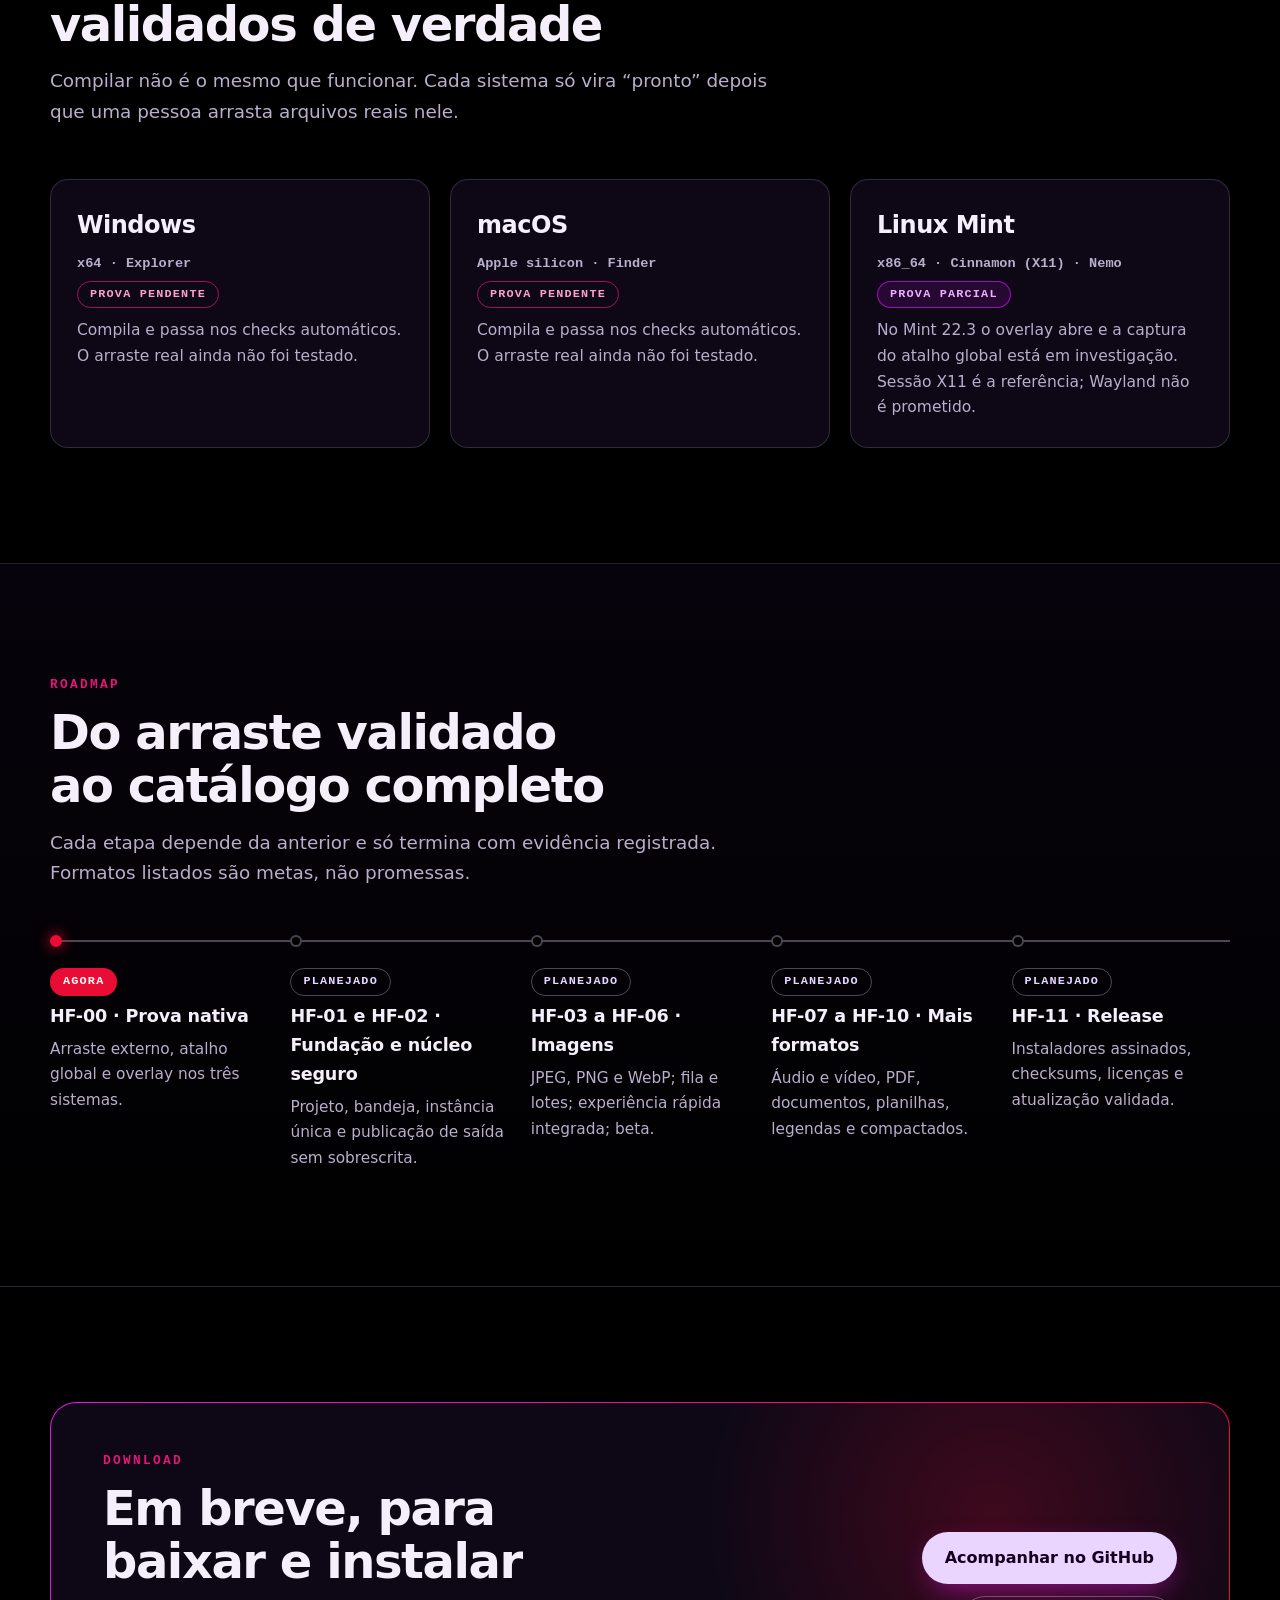
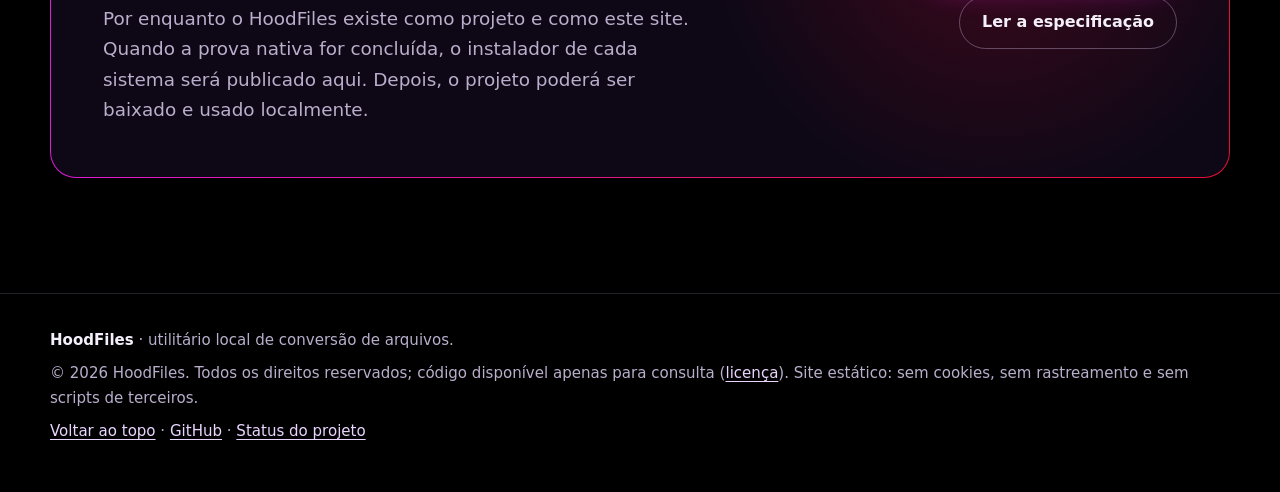
==== commit 25629762: "Site: arte com fundo transparente e cabeçalho não fixo; licença de uso restrito" ====
--- a/site/index.html
+++ b/site/index.html
@@ -291,7 +291,7 @@
   <footer class="site-footer">
     <div class="wrap site-footer__inner">
       <p class="site-footer__brand"><strong>HoodFiles</strong> · utilitário local de conversão de arquivos.</p>
-      <p class="site-footer__small">Site estático: sem cookies, sem rastreamento e sem scripts de terceiros.</p>
+      <p class="site-footer__small">© 2026 HoodFiles. Todos os direitos reservados; código disponível apenas para consulta (<a href="https://github.com/michel-brotherhood/hoodfiles/blob/main/LICENSE" rel="noopener">licença</a>). Site estático: sem cookies, sem rastreamento e sem scripts de terceiros.</p>
       <p class="site-footer__links"><a href="#topo">Voltar ao topo</a> · <a href="https://github.com/michel-brotherhood/hoodfiles" rel="noopener">GitHub</a> · <a href="https://github.com/michel-brotherhood/hoodfiles/blob/main/docs/status.md" rel="noopener">Status do projeto</a></p>
     </div>
   </footer>
--- a/site/assets/css/styles.css
+++ b/site/assets/css/styles.css
@@ -27,7 +27,7 @@
 }
 
 *, *::before, *::after { box-sizing: border-box; }
-html { scroll-behavior: smooth; scroll-padding-top: calc(var(--header-h) + 12px); -webkit-text-size-adjust: 100%; }
+html { scroll-behavior: smooth; scroll-padding-top: 12px; -webkit-text-size-adjust: 100%; }
 body {
   margin: 0; background: var(--bg); color: var(--text);
   font: 400 1rem/1.65 var(--font); text-rendering: optimizeLegibility;
@@ -51,13 +51,9 @@
 
 /* ---------- Cabeçalho ---------- */
 .site-header {
-  position: sticky; top: 0; z-index: 50; height: var(--header-h);
-  background: rgba(0, 0, 0, .92); border-bottom: 1px solid transparent; transition: border-color .25s, background .25s;
-}
-@supports (backdrop-filter: blur(10px)) {
-  .site-header { background: rgba(0, 0, 0, .66); -webkit-backdrop-filter: blur(14px) saturate(140%); backdrop-filter: blur(14px) saturate(140%); }
-}
-.site-header.is-scrolled { border-bottom-color: var(--line); }
+  position: relative; z-index: 50; height: var(--header-h); /* rola com a página (não fixo) */
+  background: #000; border-bottom: 1px solid var(--line);
+}
 .site-header__inner { height: 100%; display: flex; align-items: center; justify-content: space-between; gap: 16px; }
 
 .brand { display: inline-flex; align-items: center; gap: 10px; text-decoration: none; }
@@ -146,9 +142,8 @@
   content: ""; position: absolute; inset: 6% 4%; border-radius: 50%; filter: blur(46px); opacity: .6;
   background: radial-gradient(circle at 60% 45%, rgba(233, 13, 53, .7), rgba(192, 15, 227, .45) 55%, transparent 72%);
 }
-/* A arte tem fundo #000 puro: com screen o preto some e ela se funde ao brilho, sem retângulo visível.
-   A animação fica na própria imagem (no contêiner ela criaria um contexto isolado e quebraria a mistura). */
-.hero__art img { position: relative; width: min(100%, 560px); height: auto; mix-blend-mode: screen; animation: rise .9s .1s backwards, float 9s 1s ease-in-out infinite; }
+/* A arte tem fundo transparente (design/make-site-assets.py), então se funde ao brilho sem mistura especial. */
+.hero__art img { position: relative; width: min(100%, 560px); height: auto; animation: rise .9s .1s backwards, float 9s 1s ease-in-out infinite; }
 .hero__art::after {
   content: ""; position: absolute; inset: 0; pointer-events: none; opacity: .28; mix-blend-mode: multiply;
   background: repeating-linear-gradient(0deg, rgba(0, 0, 0, .9) 0 1px, transparent 1px 3px);
